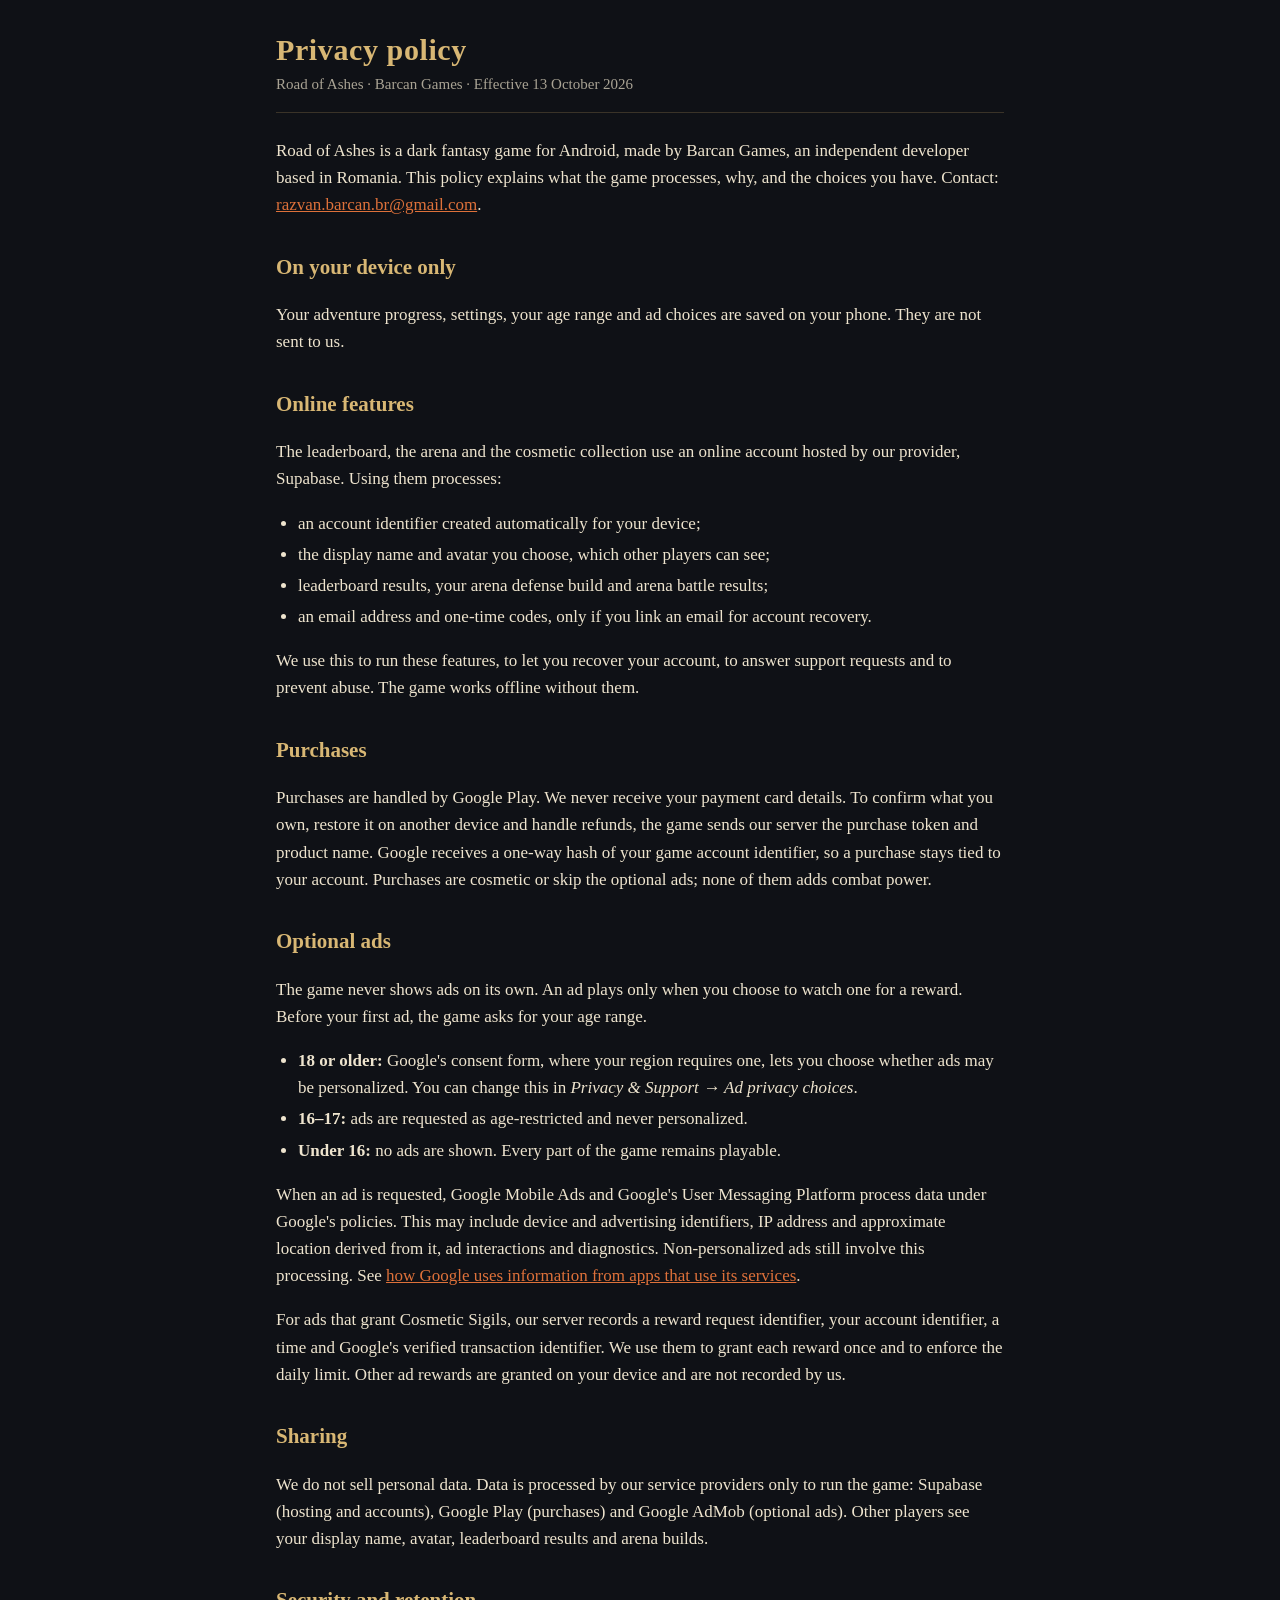
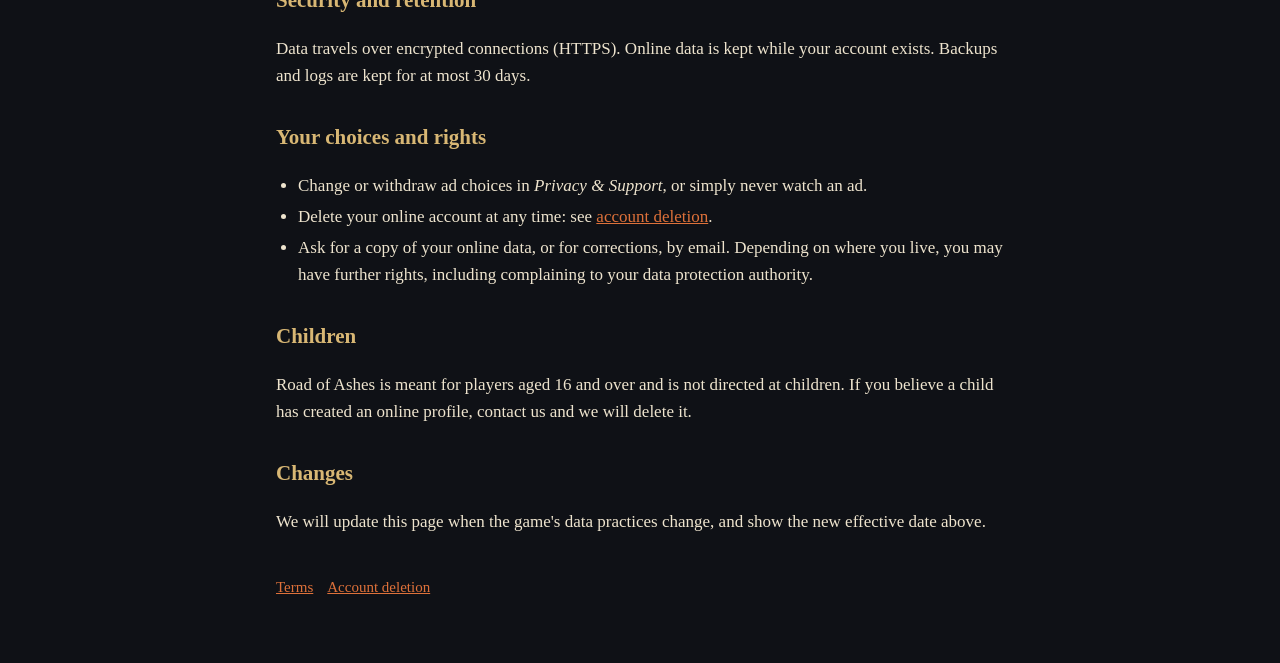
==== privacy.html @ 003b4d84 "Add files via upload" ====
<!doctype html>
<html lang="en">
<head>
<meta charset="utf-8">
<meta name="viewport" content="width=device-width, initial-scale=1">
<title>Road of Ashes · Privacy policy</title>
<link rel="stylesheet" href="style.css">
</head>
<body>
<main>
<header>
  <h1>Privacy policy</h1>
  <p>Road of Ashes · Barcan Games · Effective 13 October 2026</p>
</header>

<p>Road of Ashes is a dark fantasy game for Android, made by Barcan Games, an independent developer based in Romania. This policy explains what the game processes, why, and the choices you have. Contact: <a href="mailto:razvan.barcan.br@gmail.com">razvan.barcan.br@gmail.com</a>.</p>

<h2>On your device only</h2>
<p>Your adventure progress, settings, your age range and ad choices are saved on your phone. They are not sent to us.</p>

<h2>Online features</h2>
<p>The leaderboard, the arena and the cosmetic collection use an online account hosted by our provider, Supabase. Using them processes:</p>
<ul>
  <li>an account identifier created automatically for your device;</li>
  <li>the display name and avatar you choose, which other players can see;</li>
  <li>leaderboard results, your arena defense build and arena battle results;</li>
  <li>an email address and one-time codes, only if you link an email for account recovery.</li>
</ul>
<p>We use this to run these features, to let you recover your account, to answer support requests and to prevent abuse. The game works offline without them.</p>

<h2>Purchases</h2>
<p>Purchases are handled by Google Play. We never receive your payment card details. To confirm what you own, restore it on another device and handle refunds, the game sends our server the purchase token and product name. Google receives a one-way hash of your game account identifier, so a purchase stays tied to your account. Purchases are cosmetic or skip the optional ads; none of them adds combat power.</p>

<h2>Optional ads</h2>
<p>The game never shows ads on its own. An ad plays only when you choose to watch one for a reward. Before your first ad, the game asks for your age range.</p>
<ul>
  <li><strong>18 or older:</strong> Google's consent form, where your region requires one, lets you choose whether ads may be personalized. You can change this in <em>Privacy &amp; Support → Ad privacy choices</em>.</li>
  <li><strong>16–17:</strong> ads are requested as age-restricted and never personalized.</li>
  <li><strong>Under 16:</strong> no ads are shown. Every part of the game remains playable.</li>
</ul>
<p>When an ad is requested, Google Mobile Ads and Google's User Messaging Platform process data under Google's policies. This may include device and advertising identifiers, IP address and approximate location derived from it, ad interactions and diagnostics. Non-personalized ads still involve this processing. See <a href="https://policies.google.com/technologies/partner-sites">how Google uses information from apps that use its services</a>.</p>
<p>For ads that grant Cosmetic Sigils, our server records a reward request identifier, your account identifier, a time and Google's verified transaction identifier. We use them to grant each reward once and to enforce the daily limit. Other ad rewards are granted on your device and are not recorded by us.</p>

<h2>Sharing</h2>
<p>We do not sell personal data. Data is processed by our service providers only to run the game: Supabase (hosting and accounts), Google Play (purchases) and Google AdMob (optional ads). Other players see your display name, avatar, leaderboard results and arena builds.</p>

<h2>Security and retention</h2>
<p>Data travels over encrypted connections (HTTPS). Online data is kept while your account exists. Backups and logs are kept for at most 30 days.</p>

<h2>Your choices and rights</h2>
<ul>
  <li>Change or withdraw ad choices in <em>Privacy &amp; Support</em>, or simply never watch an ad.</li>
  <li>Delete your online account at any time: see <a href="delete-account.html">account deletion</a>.</li>
  <li>Ask for a copy of your online data, or for corrections, by email. Depending on where you live, you may have further rights, including complaining to your data protection authority.</li>
</ul>

<h2>Children</h2>
<p>Road of Ashes is meant for players aged 16 and over and is not directed at children. If you believe a child has created an online profile, contact us and we will delete it.</p>

<h2>Changes</h2>
<p>We will update this page when the game's data practices change, and show the new effective date above.</p>

<nav><a href="terms.html">Terms</a><a href="delete-account.html">Account deletion</a></nav>
</main>
</body>
</html>
---- style.css ----
:root {
  --bg: #0f1116;
  --panel: #171a21;
  --ink: #eee4ce;
  --muted: #a9a394;
  --gold: #d8b774;
  --ember: #de713a;
  --rule: #3a3328;
}
* { box-sizing: border-box; }
html { -webkit-text-size-adjust: 100%; }
body {
  margin: 0;
  background: var(--bg);
  color: var(--ink);
  font: 17px/1.6 Georgia, "Times New Roman", serif;
}
main { max-width: 760px; margin: 0 auto; padding: 32px 16px 64px; }
header { border-bottom: 1px solid var(--rule); margin-bottom: 24px; padding-bottom: 16px; }
header p { color: var(--muted); margin: 4px 0 0; font-size: 15px; }
h1 { color: var(--gold); font-size: 30px; line-height: 1.2; margin: 0; letter-spacing: 0.02em; }
h2 { color: var(--gold); font-size: 21px; margin: 32px 0 8px; }
a { color: var(--ember); }
ul { padding-left: 22px; }
li { margin: 4px 0; }
.card { background: var(--panel); border: 1px solid var(--rule); border-radius: 8px; padding: 16px 18px; margin: 16px 0; }
.note { color: var(--muted); font-size: 15px; }
table { width: 100%; border-collapse: collapse; font-size: 15px; }
th, td { text-align: left; vertical-align: top; padding: 8px 6px; border-bottom: 1px solid var(--rule); }
th { color: var(--gold); font-weight: normal; }
nav { margin-top: 40px; font-size: 15px; color: var(--muted); }
nav a { margin-right: 14px; }
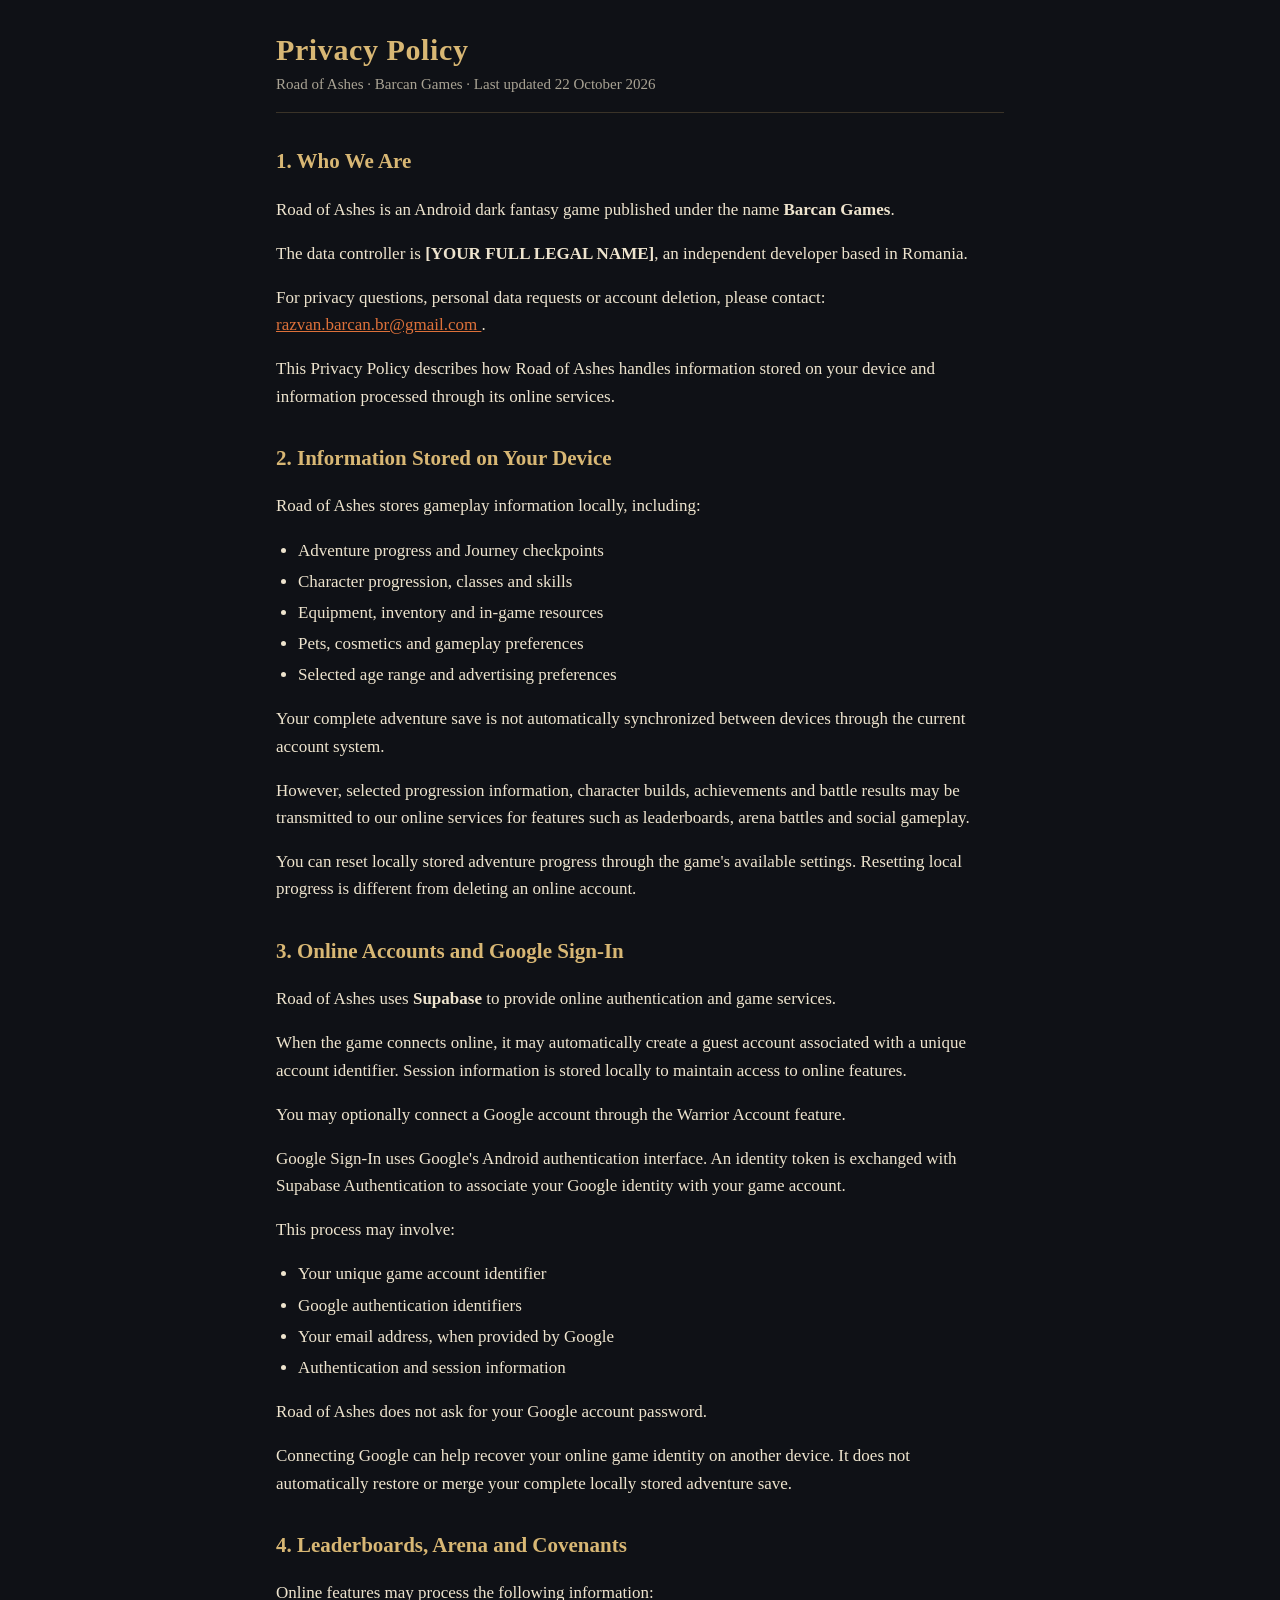
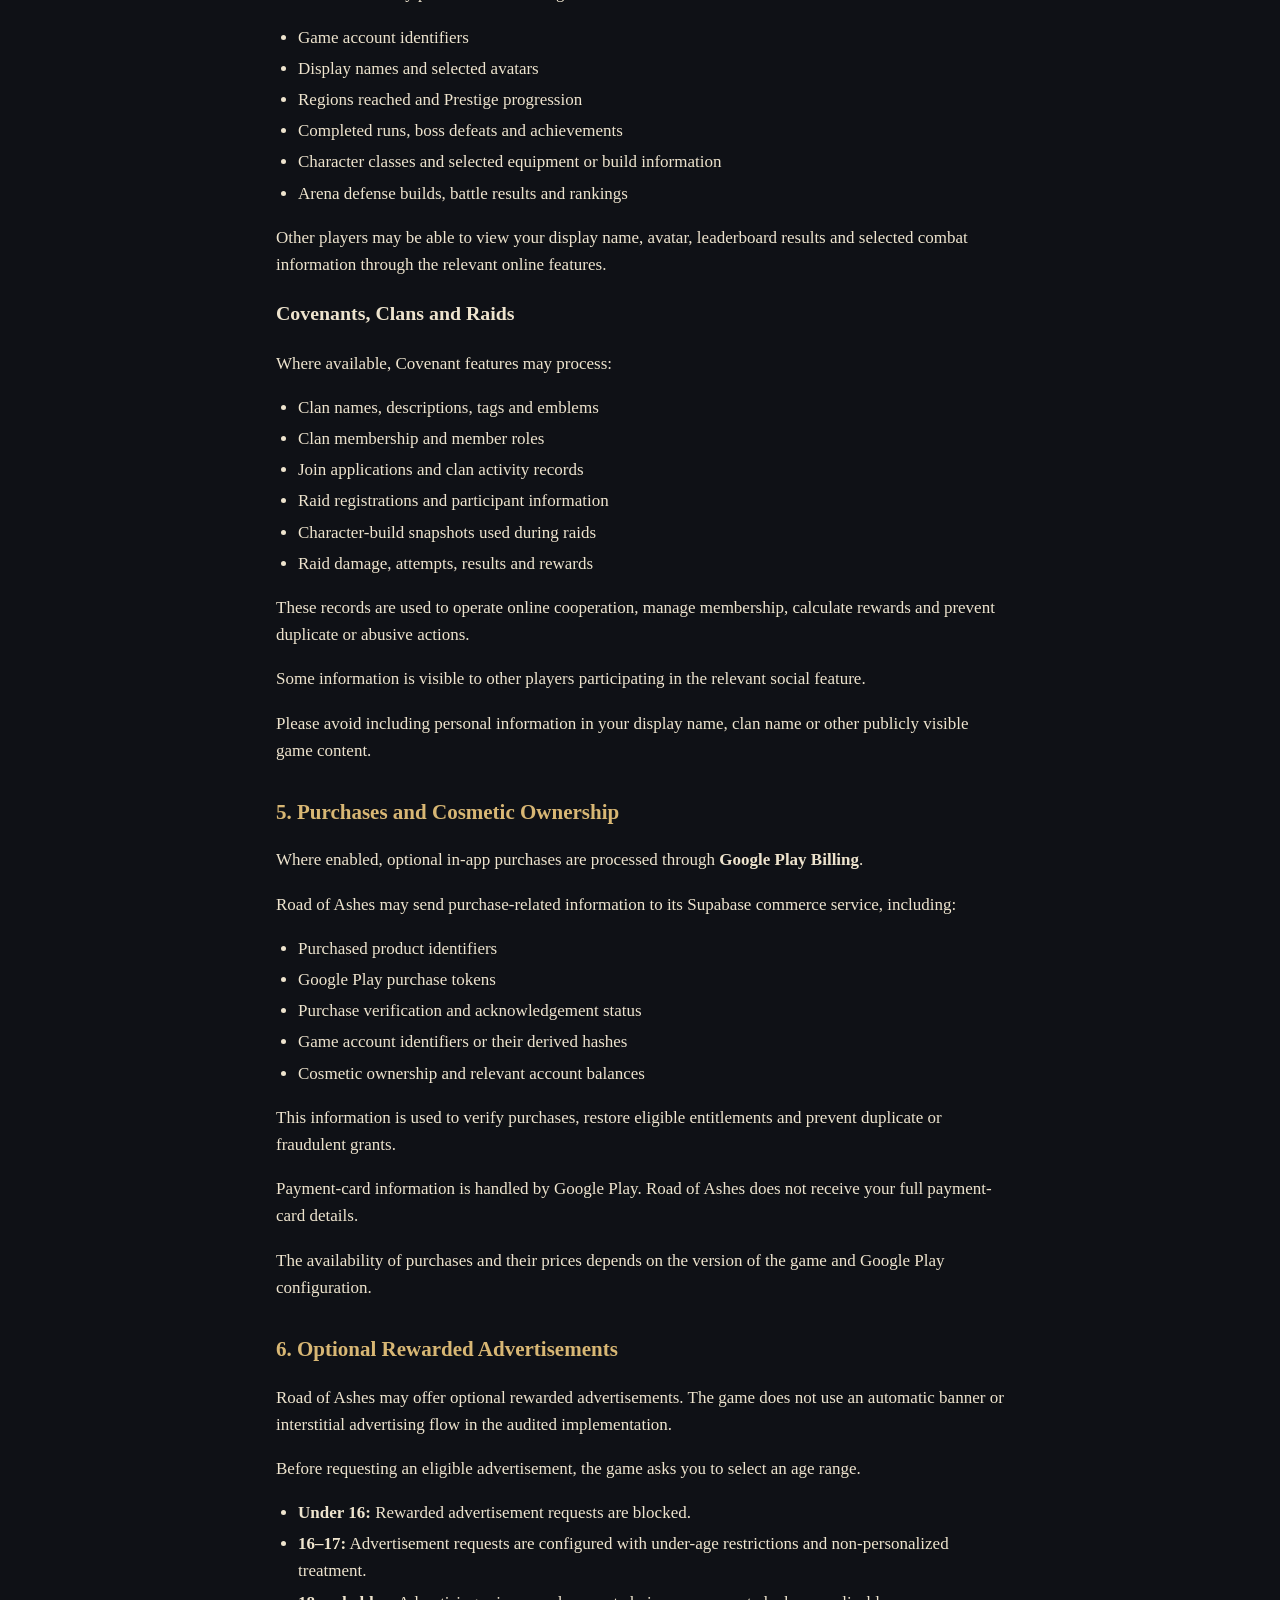
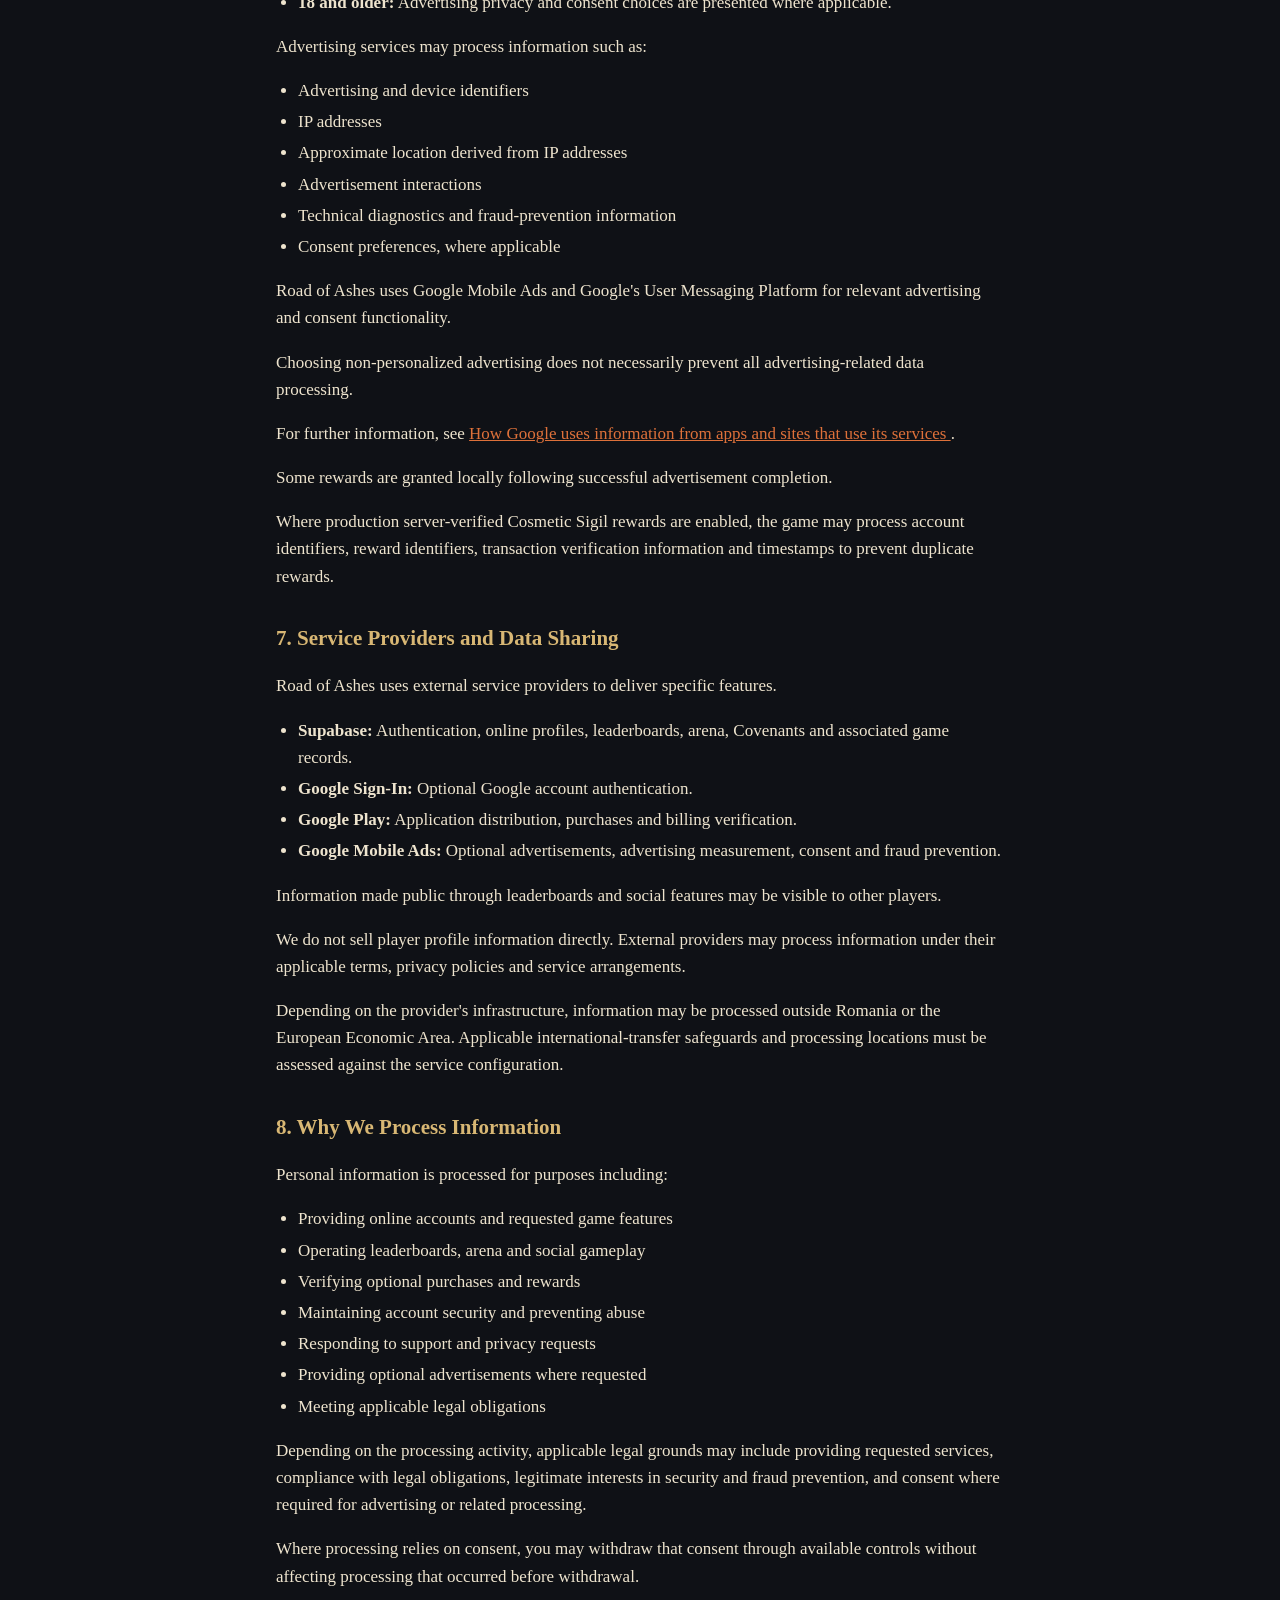
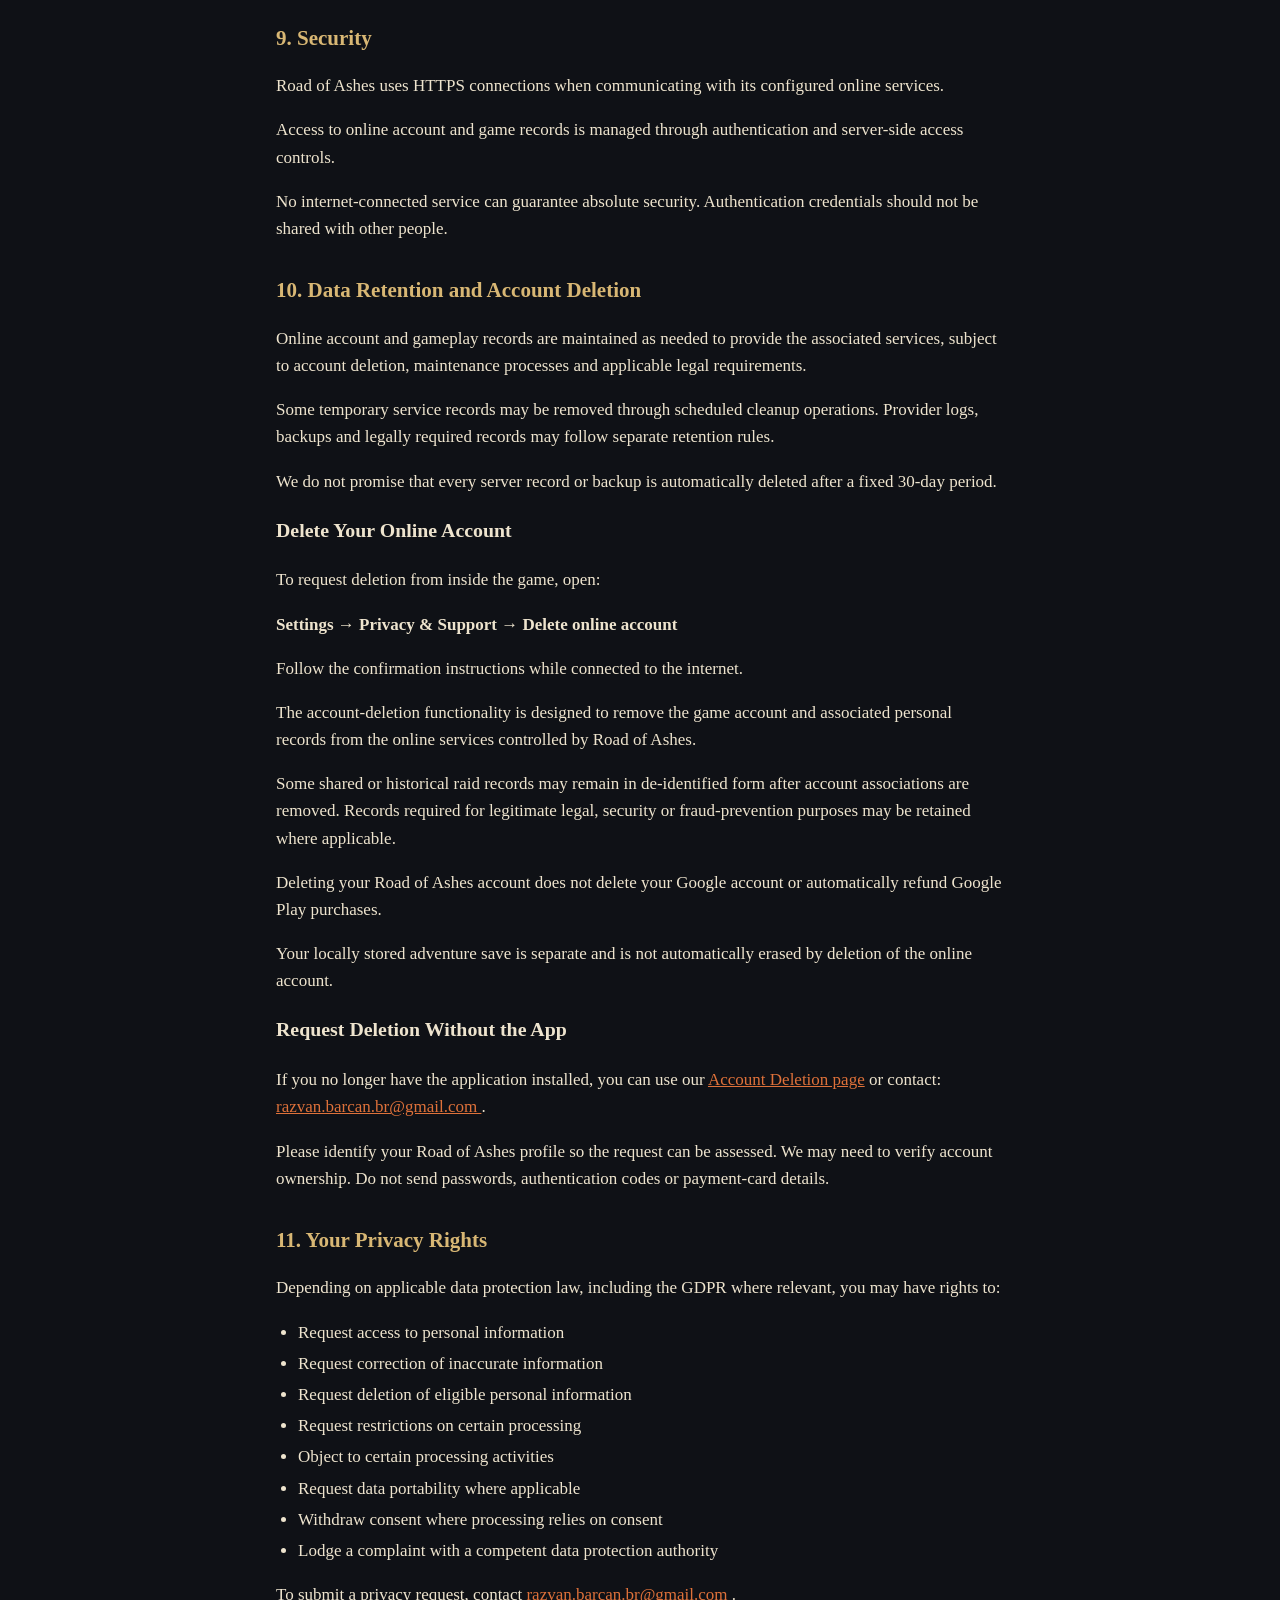
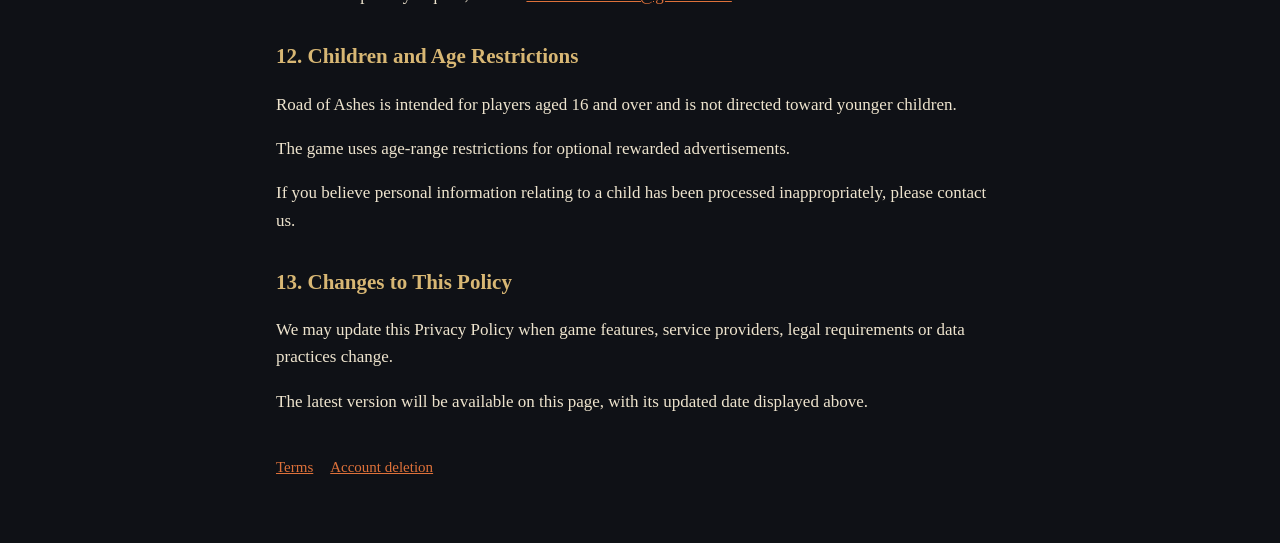
==== commit 8a1ef950: "Revise privacy policy details and formatting Updated the privacy policy text, including the last upd" ====
--- a/privacy.html
+++ b/privacy.html
@@ -1,66 +1,512 @@
+
 <!doctype html>
 <html lang="en">
 <head>
-<meta charset="utf-8">
-<meta name="viewport" content="width=device-width, initial-scale=1">
-<title>Road of Ashes · Privacy policy</title>
-<link rel="stylesheet" href="style.css">
+  <meta charset="utf-8">
+  <meta name="viewport" content="width=device-width, initial-scale=1">
+  <title>Road of Ashes · Privacy Policy</title>
+  <link rel="stylesheet" href="style.css">
 </head>
 <body>
 <main>
+
 <header>
-  <h1>Privacy policy</h1>
-  <p>Road of Ashes · Barcan Games · Effective 13 October 2026</p>
+  <h1>Privacy Policy</h1>
+  <p>Road of Ashes · Barcan Games · Last updated 22 October 2026</p>
 </header>
 
-<p>Road of Ashes is a dark fantasy game for Android, made by Barcan Games, an independent developer based in Romania. This policy explains what the game processes, why, and the choices you have. Contact: <a href="mailto:razvan.barcan.br@gmail.com">razvan.barcan.br@gmail.com</a>.</p>
-
-<h2>On your device only</h2>
-<p>Your adventure progress, settings, your age range and ad choices are saved on your phone. They are not sent to us.</p>
-
-<h2>Online features</h2>
-<p>The leaderboard, the arena and the cosmetic collection use an online account hosted by our provider, Supabase. Using them processes:</p>
-<ul>
-  <li>an account identifier created automatically for your device;</li>
-  <li>the display name and avatar you choose, which other players can see;</li>
-  <li>leaderboard results, your arena defense build and arena battle results;</li>
-  <li>an email address and one-time codes, only if you link an email for account recovery.</li>
-</ul>
-<p>We use this to run these features, to let you recover your account, to answer support requests and to prevent abuse. The game works offline without them.</p>
-
-<h2>Purchases</h2>
-<p>Purchases are handled by Google Play. We never receive your payment card details. To confirm what you own, restore it on another device and handle refunds, the game sends our server the purchase token and product name. Google receives a one-way hash of your game account identifier, so a purchase stays tied to your account. Purchases are cosmetic or skip the optional ads; none of them adds combat power.</p>
-
-<h2>Optional ads</h2>
-<p>The game never shows ads on its own. An ad plays only when you choose to watch one for a reward. Before your first ad, the game asks for your age range.</p>
-<ul>
-  <li><strong>18 or older:</strong> Google's consent form, where your region requires one, lets you choose whether ads may be personalized. You can change this in <em>Privacy &amp; Support → Ad privacy choices</em>.</li>
-  <li><strong>16–17:</strong> ads are requested as age-restricted and never personalized.</li>
-  <li><strong>Under 16:</strong> no ads are shown. Every part of the game remains playable.</li>
-</ul>
-<p>When an ad is requested, Google Mobile Ads and Google's User Messaging Platform process data under Google's policies. This may include device and advertising identifiers, IP address and approximate location derived from it, ad interactions and diagnostics. Non-personalized ads still involve this processing. See <a href="https://policies.google.com/technologies/partner-sites">how Google uses information from apps that use its services</a>.</p>
-<p>For ads that grant Cosmetic Sigils, our server records a reward request identifier, your account identifier, a time and Google's verified transaction identifier. We use them to grant each reward once and to enforce the daily limit. Other ad rewards are granted on your device and are not recorded by us.</p>
-
-<h2>Sharing</h2>
-<p>We do not sell personal data. Data is processed by our service providers only to run the game: Supabase (hosting and accounts), Google Play (purchases) and Google AdMob (optional ads). Other players see your display name, avatar, leaderboard results and arena builds.</p>
-
-<h2>Security and retention</h2>
-<p>Data travels over encrypted connections (HTTPS). Online data is kept while your account exists. Backups and logs are kept for at most 30 days.</p>
-
-<h2>Your choices and rights</h2>
-<ul>
-  <li>Change or withdraw ad choices in <em>Privacy &amp; Support</em>, or simply never watch an ad.</li>
-  <li>Delete your online account at any time: see <a href="delete-account.html">account deletion</a>.</li>
-  <li>Ask for a copy of your online data, or for corrections, by email. Depending on where you live, you may have further rights, including complaining to your data protection authority.</li>
-</ul>
-
-<h2>Children</h2>
-<p>Road of Ashes is meant for players aged 16 and over and is not directed at children. If you believe a child has created an online profile, contact us and we will delete it.</p>
-
-<h2>Changes</h2>
-<p>We will update this page when the game's data practices change, and show the new effective date above.</p>
-
-<nav><a href="terms.html">Terms</a><a href="delete-account.html">Account deletion</a></nav>
+<h2>1. Who We Are</h2>
+
+<p>
+Road of Ashes is an Android dark fantasy game published under
+the name <strong>Barcan Games</strong>.
+</p>
+
+<p>
+The data controller is <strong>[YOUR FULL LEGAL NAME]</strong>,
+an independent developer based in Romania.
+</p>
+
+<p>
+For privacy questions, personal data requests or account deletion,
+please contact:
+<a href="mailto:razvan.barcan.br@gmail.com">
+razvan.barcan.br@gmail.com
+</a>.
+</p>
+
+<p>
+This Privacy Policy describes how Road of Ashes handles
+information stored on your device and information processed
+through its online services.
+</p>
+
+<h2>2. Information Stored on Your Device</h2>
+
+<p>
+Road of Ashes stores gameplay information locally, including:
+</p>
+
+<ul>
+  <li>Adventure progress and Journey checkpoints</li>
+  <li>Character progression, classes and skills</li>
+  <li>Equipment, inventory and in-game resources</li>
+  <li>Pets, cosmetics and gameplay preferences</li>
+  <li>Selected age range and advertising preferences</li>
+</ul>
+
+<p>
+Your complete adventure save is not automatically synchronized
+between devices through the current account system.
+</p>
+
+<p>
+However, selected progression information, character builds,
+achievements and battle results may be transmitted to our
+online services for features such as leaderboards, arena battles
+and social gameplay.
+</p>
+
+<p>
+You can reset locally stored adventure progress through the
+game's available settings. Resetting local progress is different
+from deleting an online account.
+</p>
+
+<h2>3. Online Accounts and Google Sign-In</h2>
+
+<p>
+Road of Ashes uses <strong>Supabase</strong> to provide online
+authentication and game services.
+</p>
+
+<p>
+When the game connects online, it may automatically create a
+guest account associated with a unique account identifier.
+Session information is stored locally to maintain access
+to online features.
+</p>
+
+<p>
+You may optionally connect a Google account through the
+Warrior Account feature.
+</p>
+
+<p>
+Google Sign-In uses Google's Android authentication interface.
+An identity token is exchanged with Supabase Authentication
+to associate your Google identity with your game account.
+</p>
+
+<p>
+This process may involve:
+</p>
+
+<ul>
+  <li>Your unique game account identifier</li>
+  <li>Google authentication identifiers</li>
+  <li>Your email address, when provided by Google</li>
+  <li>Authentication and session information</li>
+</ul>
+
+<p>
+Road of Ashes does not ask for your Google account password.
+</p>
+
+<p>
+Connecting Google can help recover your online game identity
+on another device. It does not automatically restore or merge
+your complete locally stored adventure save.
+</p>
+
+<h2>4. Leaderboards, Arena and Covenants</h2>
+
+<p>
+Online features may process the following information:
+</p>
+
+<ul>
+  <li>Game account identifiers</li>
+  <li>Display names and selected avatars</li>
+  <li>Regions reached and Prestige progression</li>
+  <li>Completed runs, boss defeats and achievements</li>
+  <li>Character classes and selected equipment or build information</li>
+  <li>Arena defense builds, battle results and rankings</li>
+</ul>
+
+<p>
+Other players may be able to view your display name,
+avatar, leaderboard results and selected combat information
+through the relevant online features.
+</p>
+
+<h3>Covenants, Clans and Raids</h3>
+
+<p>
+Where available, Covenant features may process:
+</p>
+
+<ul>
+  <li>Clan names, descriptions, tags and emblems</li>
+  <li>Clan membership and member roles</li>
+  <li>Join applications and clan activity records</li>
+  <li>Raid registrations and participant information</li>
+  <li>Character-build snapshots used during raids</li>
+  <li>Raid damage, attempts, results and rewards</li>
+</ul>
+
+<p>
+These records are used to operate online cooperation,
+manage membership, calculate rewards and prevent
+duplicate or abusive actions.
+</p>
+
+<p>
+Some information is visible to other players participating
+in the relevant social feature.
+</p>
+
+<p>
+Please avoid including personal information in your display
+name, clan name or other publicly visible game content.
+</p>
+
+<h2>5. Purchases and Cosmetic Ownership</h2>
+
+<p>
+Where enabled, optional in-app purchases are processed
+through <strong>Google Play Billing</strong>.
+</p>
+
+<p>
+Road of Ashes may send purchase-related information
+to its Supabase commerce service, including:
+</p>
+
+<ul>
+  <li>Purchased product identifiers</li>
+  <li>Google Play purchase tokens</li>
+  <li>Purchase verification and acknowledgement status</li>
+  <li>Game account identifiers or their derived hashes</li>
+  <li>Cosmetic ownership and relevant account balances</li>
+</ul>
+
+<p>
+This information is used to verify purchases, restore
+eligible entitlements and prevent duplicate or fraudulent grants.
+</p>
+
+<p>
+Payment-card information is handled by Google Play.
+Road of Ashes does not receive your full payment-card details.
+</p>
+
+<p>
+The availability of purchases and their prices depends
+on the version of the game and Google Play configuration.
+</p>
+
+<h2>6. Optional Rewarded Advertisements</h2>
+
+<p>
+Road of Ashes may offer optional rewarded advertisements.
+The game does not use an automatic banner or interstitial
+advertising flow in the audited implementation.
+</p>
+
+<p>
+Before requesting an eligible advertisement, the game asks
+you to select an age range.
+</p>
+
+<ul>
+  <li>
+    <strong>Under 16:</strong>
+    Rewarded advertisement requests are blocked.
+  </li>
+  <li>
+    <strong>16–17:</strong>
+    Advertisement requests are configured with under-age
+    restrictions and non-personalized treatment.
+  </li>
+  <li>
+    <strong>18 and older:</strong>
+    Advertising privacy and consent choices are presented
+    where applicable.
+  </li>
+</ul>
+
+<p>
+Advertising services may process information such as:
+</p>
+
+<ul>
+  <li>Advertising and device identifiers</li>
+  <li>IP addresses</li>
+  <li>Approximate location derived from IP addresses</li>
+  <li>Advertisement interactions</li>
+  <li>Technical diagnostics and fraud-prevention information</li>
+  <li>Consent preferences, where applicable</li>
+</ul>
+
+<p>
+Road of Ashes uses Google Mobile Ads and Google's
+User Messaging Platform for relevant advertising
+and consent functionality.
+</p>
+
+<p>
+Choosing non-personalized advertising does not necessarily
+prevent all advertising-related data processing.
+</p>
+
+<p>
+For further information, see
+<a href="https://policies.google.com/technologies/partner-sites">
+How Google uses information from apps and sites that use its services
+</a>.
+</p>
+
+<p>
+Some rewards are granted locally following successful
+advertisement completion.
+</p>
+
+<p>
+Where production server-verified Cosmetic Sigil rewards are enabled,
+the game may process account identifiers, reward identifiers,
+transaction verification information and timestamps to prevent
+duplicate rewards.
+</p>
+
+<h2>7. Service Providers and Data Sharing</h2>
+
+<p>
+Road of Ashes uses external service providers to deliver
+specific features.
+</p>
+
+<ul>
+  <li>
+    <strong>Supabase:</strong>
+    Authentication, online profiles, leaderboards,
+    arena, Covenants and associated game records.
+  </li>
+  <li>
+    <strong>Google Sign-In:</strong>
+    Optional Google account authentication.
+  </li>
+  <li>
+    <strong>Google Play:</strong>
+    Application distribution, purchases and billing verification.
+  </li>
+  <li>
+    <strong>Google Mobile Ads:</strong>
+    Optional advertisements, advertising measurement,
+    consent and fraud prevention.
+  </li>
+</ul>
+
+<p>
+Information made public through leaderboards and social
+features may be visible to other players.
+</p>
+
+<p>
+We do not sell player profile information directly.
+External providers may process information under their
+applicable terms, privacy policies and service arrangements.
+</p>
+
+<p>
+Depending on the provider's infrastructure, information may
+be processed outside Romania or the European Economic Area.
+Applicable international-transfer safeguards and processing
+locations must be assessed against the service configuration.
+</p>
+
+<h2>8. Why We Process Information</h2>
+
+<p>
+Personal information is processed for purposes including:
+</p>
+
+<ul>
+  <li>Providing online accounts and requested game features</li>
+  <li>Operating leaderboards, arena and social gameplay</li>
+  <li>Verifying optional purchases and rewards</li>
+  <li>Maintaining account security and preventing abuse</li>
+  <li>Responding to support and privacy requests</li>
+  <li>Providing optional advertisements where requested</li>
+  <li>Meeting applicable legal obligations</li>
+</ul>
+
+<p>
+Depending on the processing activity, applicable legal grounds
+may include providing requested services, compliance with legal
+obligations, legitimate interests in security and fraud prevention,
+and consent where required for advertising or related processing.
+</p>
+
+<p>
+Where processing relies on consent, you may withdraw that
+consent through available controls without affecting processing
+that occurred before withdrawal.
+</p>
+
+<h2>9. Security</h2>
+
+<p>
+Road of Ashes uses HTTPS connections when communicating
+with its configured online services.
+</p>
+
+<p>
+Access to online account and game records is managed
+through authentication and server-side access controls.
+</p>
+
+<p>
+No internet-connected service can guarantee absolute security.
+Authentication credentials should not be shared with other people.
+</p>
+
+<h2>10. Data Retention and Account Deletion</h2>
+
+<p>
+Online account and gameplay records are maintained as needed
+to provide the associated services, subject to account deletion,
+maintenance processes and applicable legal requirements.
+</p>
+
+<p>
+Some temporary service records may be removed through scheduled
+cleanup operations. Provider logs, backups and legally required
+records may follow separate retention rules.
+</p>
+
+<p>
+We do not promise that every server record or backup is
+automatically deleted after a fixed 30-day period.
+</p>
+
+<h3>Delete Your Online Account</h3>
+
+<p>
+To request deletion from inside the game, open:
+</p>
+
+<p>
+<strong>
+Settings → Privacy &amp; Support → Delete online account
+</strong>
+</p>
+
+<p>
+Follow the confirmation instructions while connected to
+the internet.
+</p>
+
+<p>
+The account-deletion functionality is designed to remove
+the game account and associated personal records from
+the online services controlled by Road of Ashes.
+</p>
+
+<p>
+Some shared or historical raid records may remain in
+de-identified form after account associations are removed.
+Records required for legitimate legal, security or
+fraud-prevention purposes may be retained where applicable.
+</p>
+
+<p>
+Deleting your Road of Ashes account does not delete
+your Google account or automatically refund Google Play purchases.
+</p>
+
+<p>
+Your locally stored adventure save is separate and is not
+automatically erased by deletion of the online account.
+</p>
+
+<h3>Request Deletion Without the App</h3>
+
+<p>
+If you no longer have the application installed,
+you can use our
+<a href="delete-account.html">Account Deletion page</a>
+or contact:
+<a href="mailto:razvan.barcan.br@gmail.com">
+razvan.barcan.br@gmail.com
+</a>.
+</p>
+
+<p>
+Please identify your Road of Ashes profile so the request
+can be assessed. We may need to verify account ownership.
+Do not send passwords, authentication codes or payment-card details.
+</p>
+
+<h2>11. Your Privacy Rights</h2>
+
+<p>
+Depending on applicable data protection law, including
+the GDPR where relevant, you may have rights to:
+</p>
+
+<ul>
+  <li>Request access to personal information</li>
+  <li>Request correction of inaccurate information</li>
+  <li>Request deletion of eligible personal information</li>
+  <li>Request restrictions on certain processing</li>
+  <li>Object to certain processing activities</li>
+  <li>Request data portability where applicable</li>
+  <li>Withdraw consent where processing relies on consent</li>
+  <li>Lodge a complaint with a competent data protection authority</li>
+</ul>
+
+<p>
+To submit a privacy request, contact
+<a href="mailto:razvan.barcan.br@gmail.com">
+razvan.barcan.br@gmail.com
+</a>.
+</p>
+
+<h2>12. Children and Age Restrictions</h2>
+
+<p>
+Road of Ashes is intended for players aged 16 and over
+and is not directed toward younger children.
+</p>
+
+<p>
+The game uses age-range restrictions for optional
+rewarded advertisements.
+</p>
+
+<p>
+If you believe personal information relating to a child
+has been processed inappropriately, please contact us.
+</p>
+
+<h2>13. Changes to This Policy</h2>
+
+<p>
+We may update this Privacy Policy when game features,
+service providers, legal requirements or data practices change.
+</p>
+
+<p>
+The latest version will be available on this page,
+with its updated date displayed above.
+</p>
+
+<nav>
+  <a href="terms.html">Terms</a>
+  <a href="delete-account.html">Account deletion</a>
+</nav>
+
 </main>
 </body>
 </html>
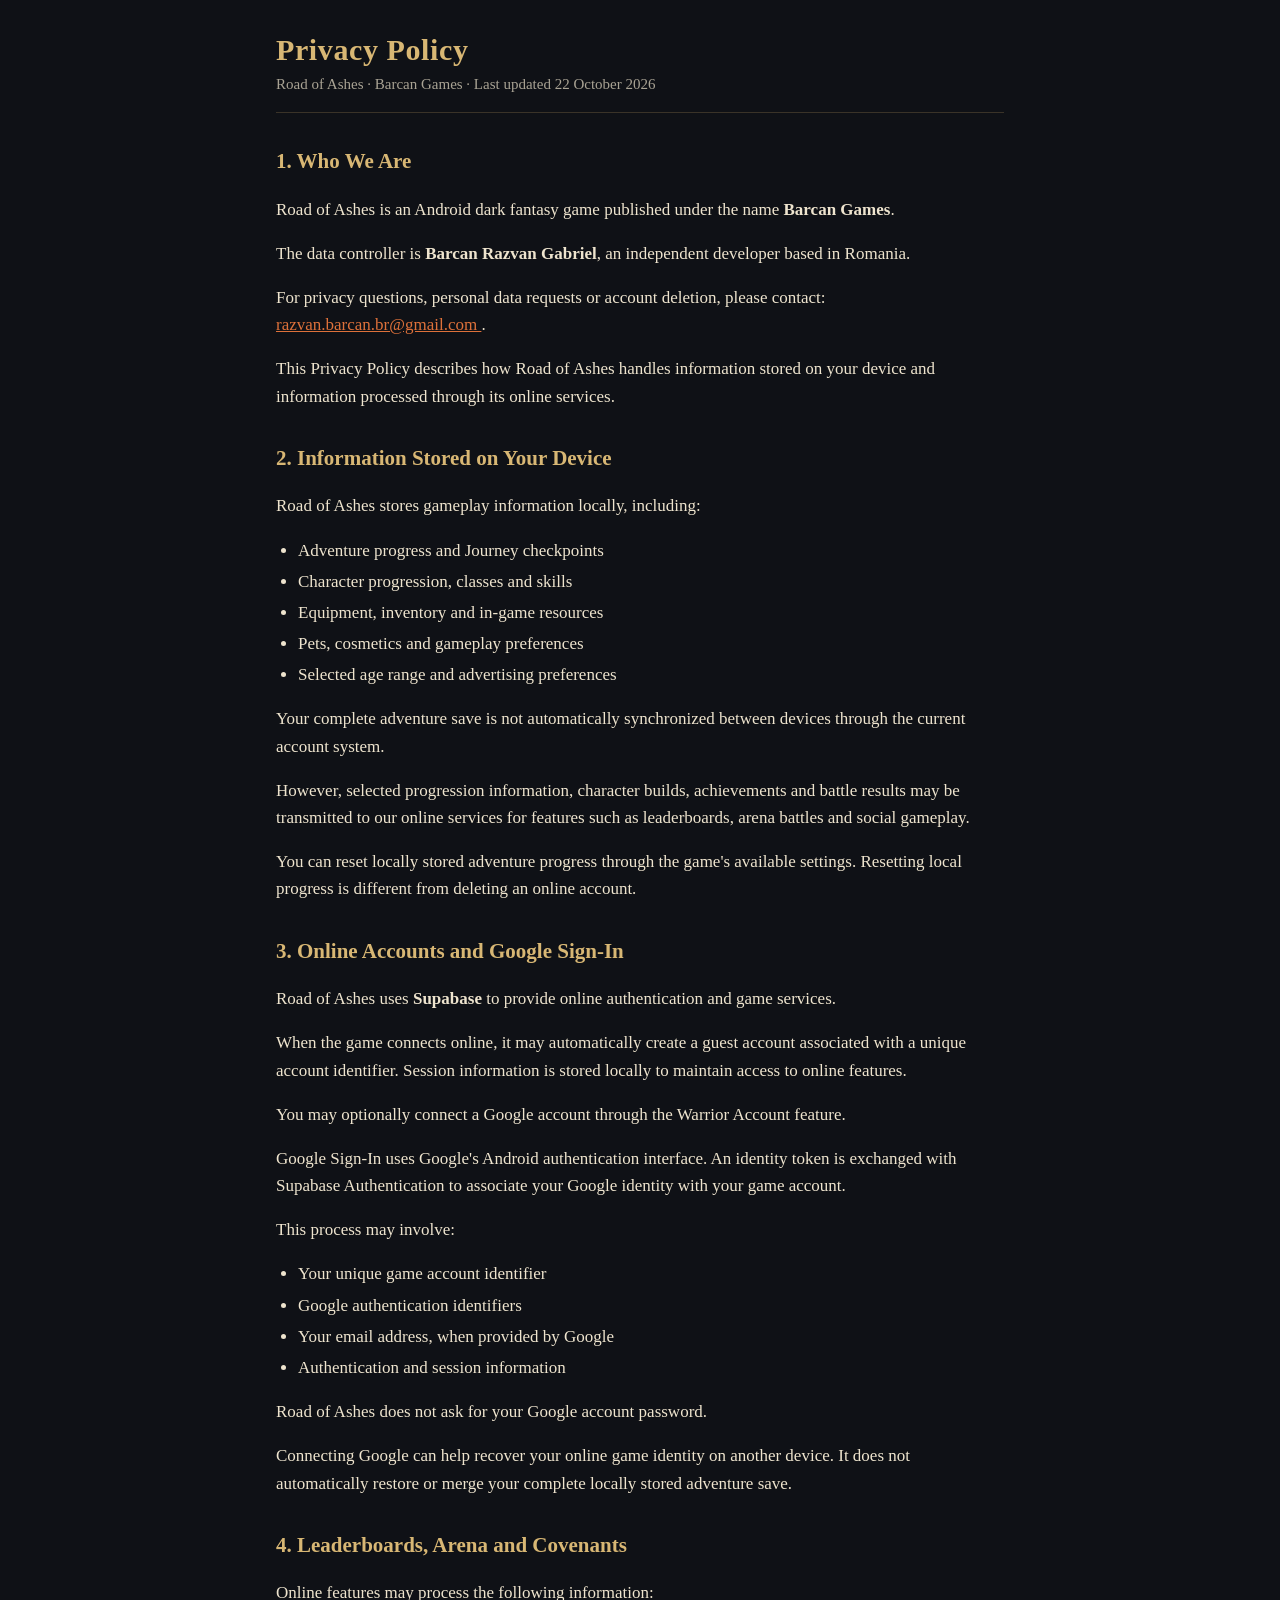
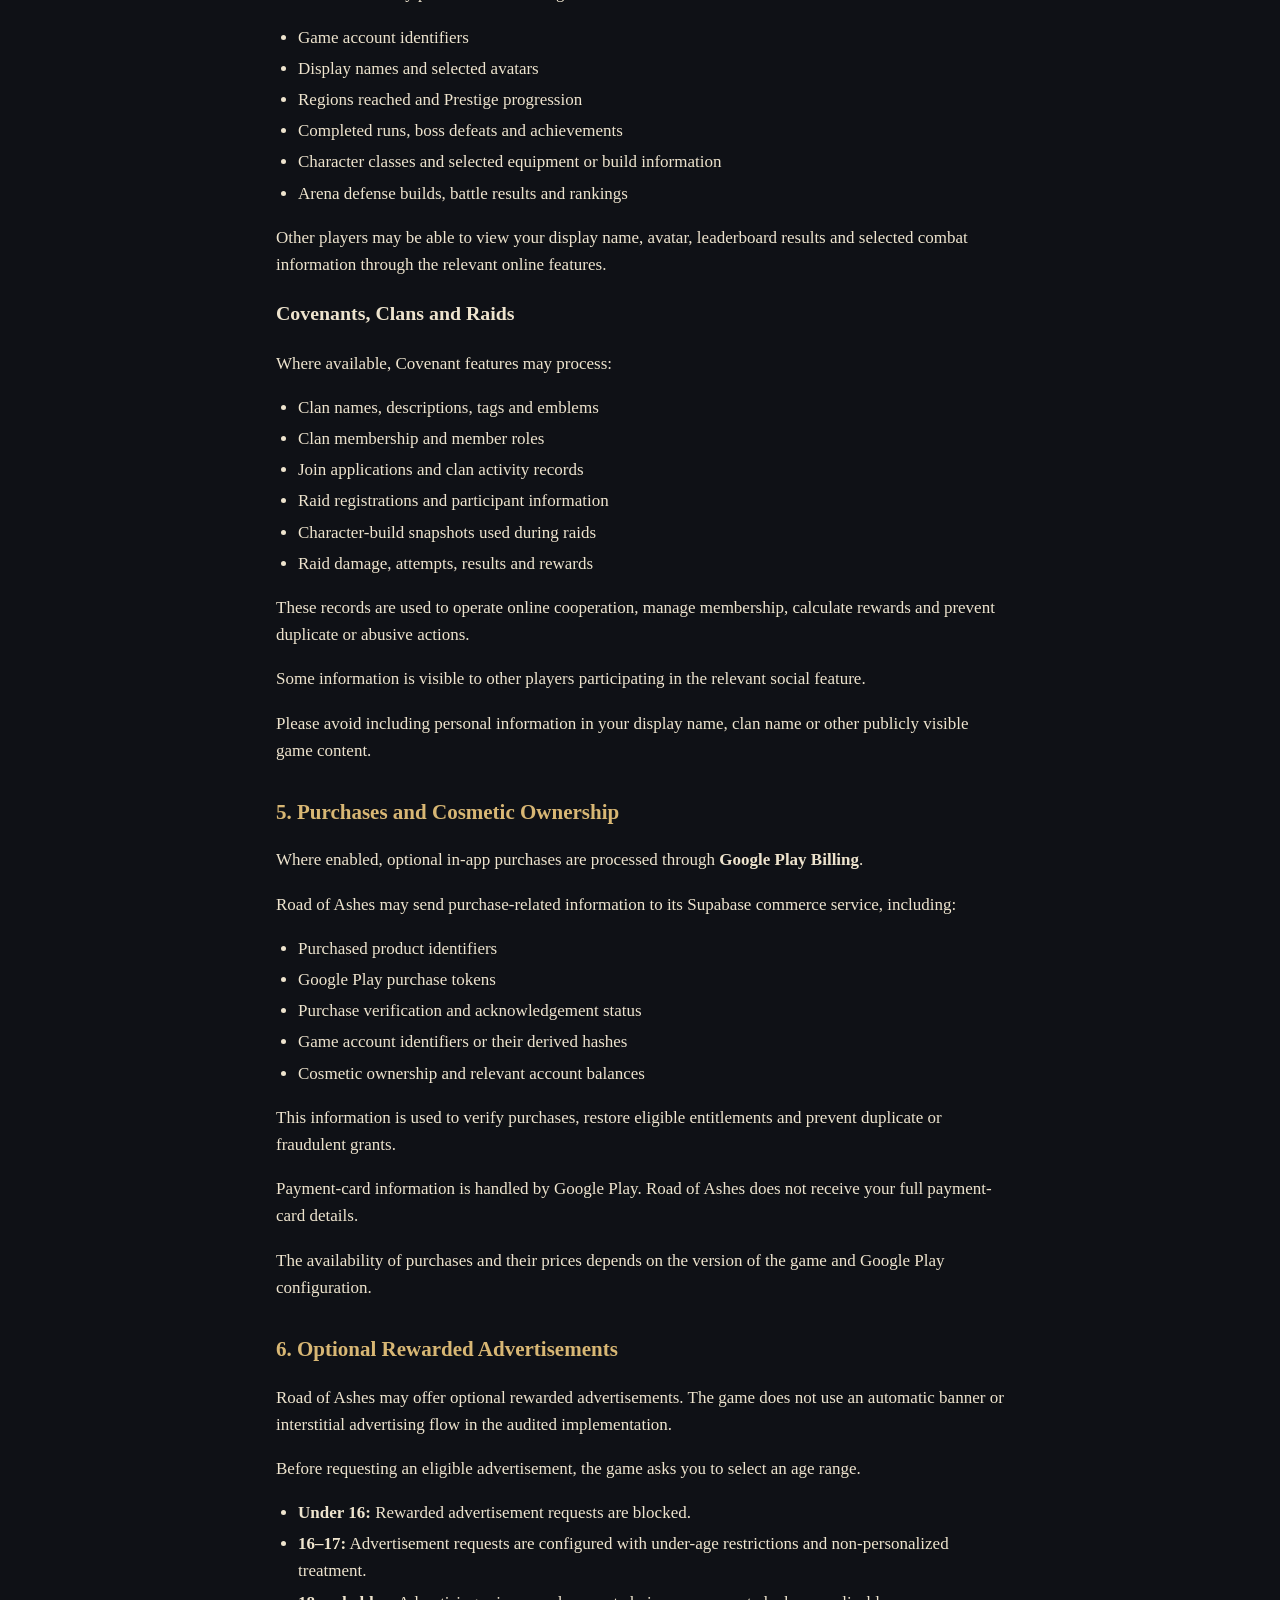
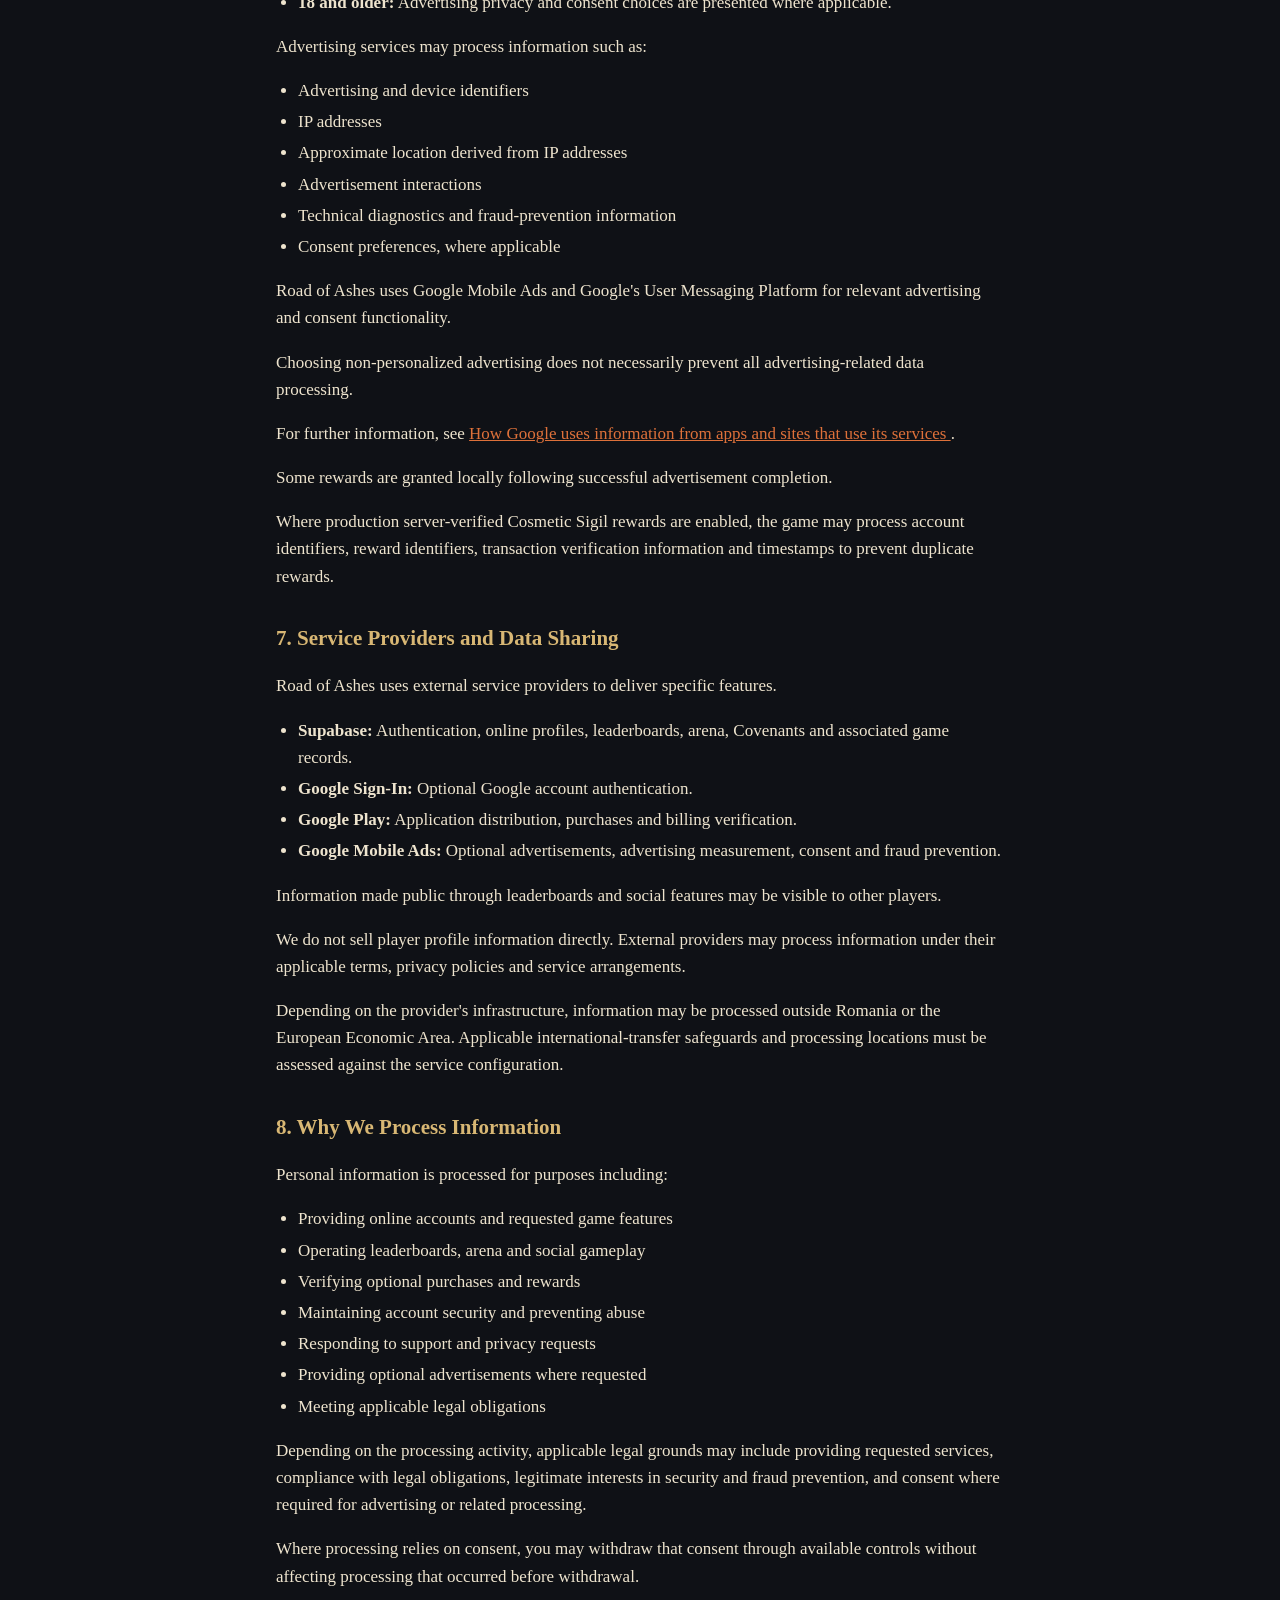
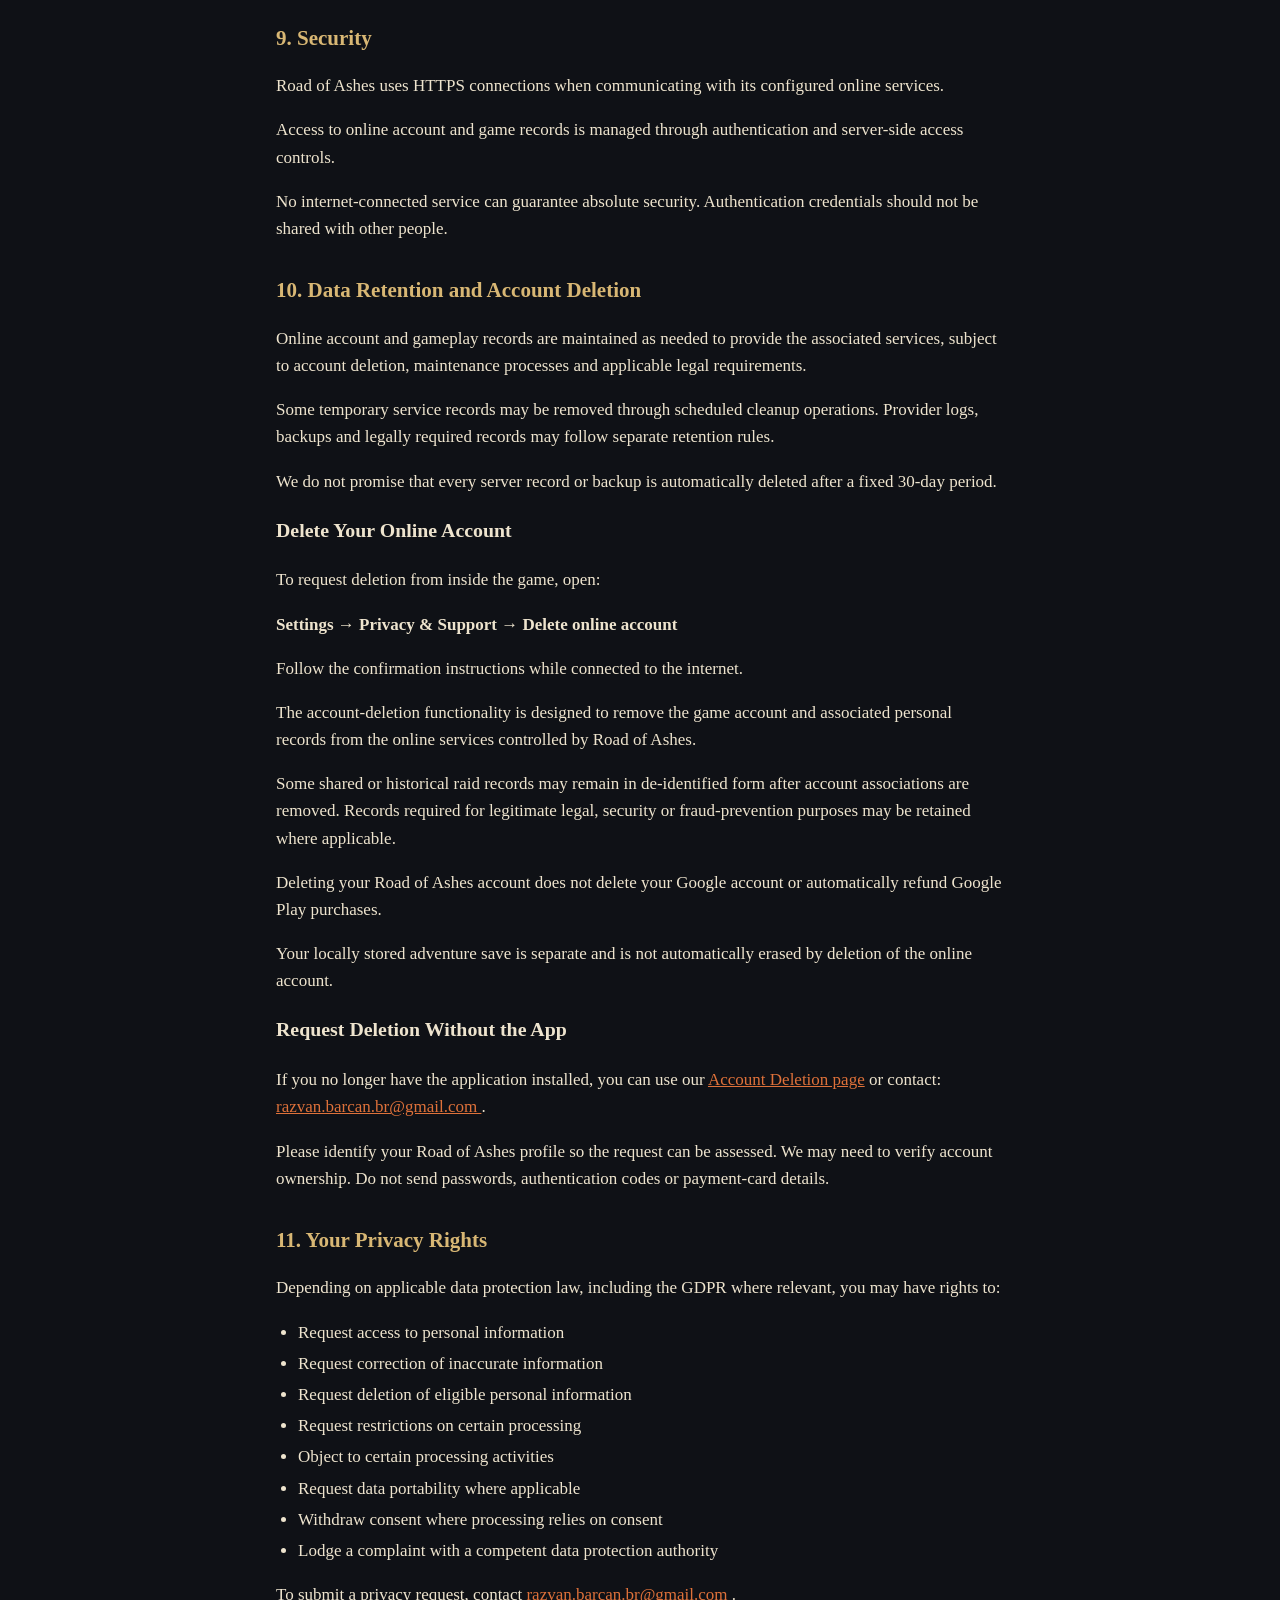
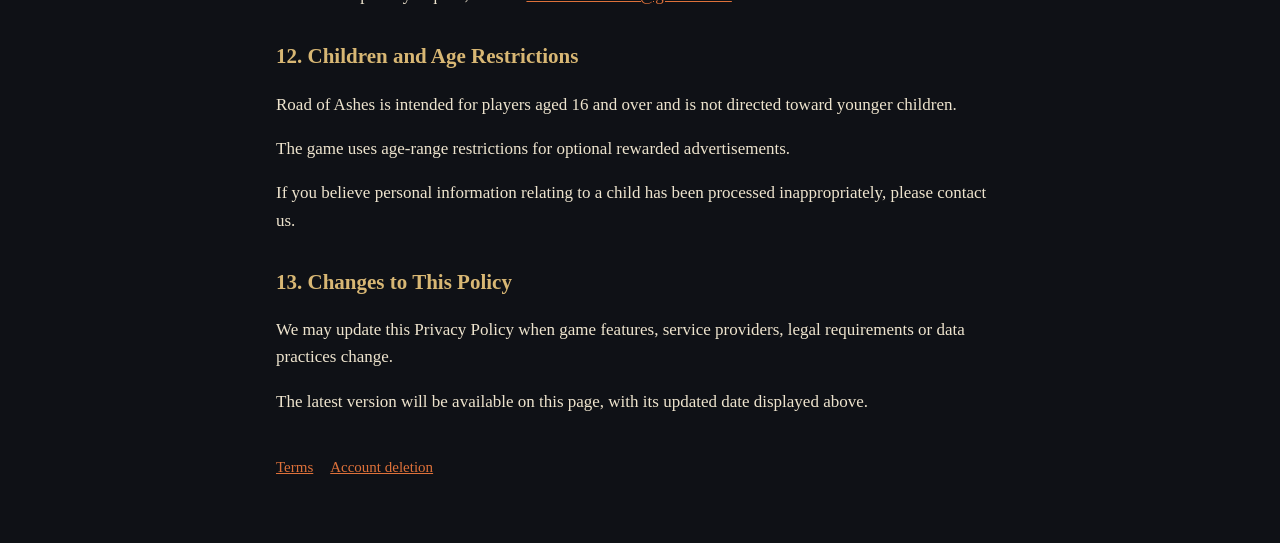
==== commit 6c562074: "Update data controller name in privacy.html" ====
--- a/privacy.html
+++ b/privacy.html
@@ -23,7 +23,7 @@
 </p>
 
 <p>
-The data controller is <strong>[YOUR FULL LEGAL NAME]</strong>,
+The data controller is <strong>Barcan Razvan Gabriel</strong>,
 an independent developer based in Romania.
 </p>
 
